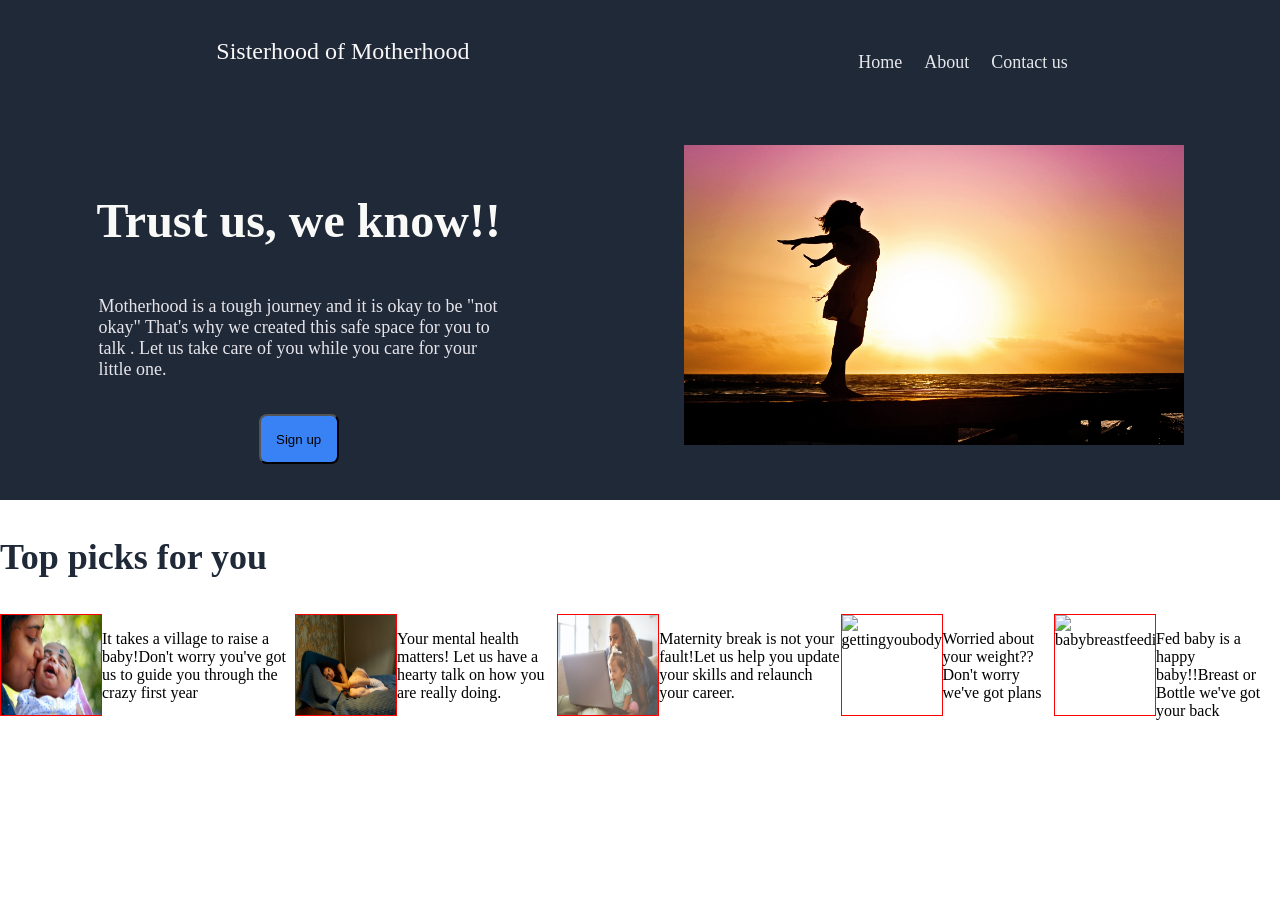
==== Landingpage.html @ 519adb8c "firts commit of html,css and image folder" ====
<!DOCTYPE html>
<html lang="en">
<head>
    <meta charset="UTF-8">
    <meta http-equiv="X-UA-Compatible" content="IE=edge">
    <meta name="viewport" content="width=device-width, initial-scale=1.0">
    <link href="./Landingpage.css" rel="stylesheet"/>
    <title>LandingPage</title>
</head>
<body>
    
    <div class="top-section">
        <div class="header">
            
        
              <p class="header-text">Sisterhood of Motherhood</p>  
           
            <ul  class="header-link" >
                <li>Home</li>
                <li>About</li>
                <li>Contact us</li>
            </ul>


        </div>
        <div class="top-section-content">
        <p class="top-section-heading">Trust us, we know!!</p>
         <p class="top-section-para">Motherhood is a tough journey and it is okay to be "not okay" That's why we created this safe space for you to talk .
             Let us take care of you  while you care for your little one.</p>
         <button class="top-section-button">Sign up</button>
       
         <div>  <img class="top-section-image" src="./Landingpageimages/freewomen.jpg" alt="a-mom-working-with-a-baby-in-her-lap"/> </div>
        </div>


        
        
     </div> 
        </div>
          
     
  <div class="information-section">
    <div>
        <p class="information-heading">Top picks for you</p>
    </div>
    <div class="imageandinfo">
        
        <img class="image-container" src="./Landingpageimages/Baby'sfirstyearcare.jpg " alt="momkissingherbaby"/>
        <p>It takes a village to raise a baby!Don't worry you've got us to guide you through the crazy first year</p>
        <img  class="image-container" src="./Landingpageimages/postpartumdepression.jpg "alt="postpartumdepression"/>
        <p>Your mental health matters! Let us have a hearty talk on how you are really doing.</p>
        <img class="image-container" src= "./Landingpageimages/relaunchingcareer.jpg "alt="relaunchingyourcareer"/>
        <p>Maternity break is not your fault!Let us help you update your skills and relaunch your career.</p>
        <img class="image-container" src="./Landingpageimages/gettingbackyourbody.jpg" alt="gettingyoubodyback"/>
        <p>Worried about your weight??Don't worry we've got plans</p>
        <img class="image-container" src="./Landingpageimages/Breastfeedingsupport.jpg" alt="babybreastfeeding"/>
        <p>Fed baby is a happy baby!!Breast or Bottle we've got your back</p>
    </div>
    </div>
    <!----
    <div class="quote-section">
        <p class="quote-and-author"></p>
    </div>
    <div class="footer">
        <p>some text</p>
        <button>button2</button>
    </div> -->
</body>
</html>
---- Landingpage.css ----
body{

    margin:0;
    padding:0;
    border:0;
    }

body >* ul,li,a{

text-decoration: none;
list-style: none;

}
.top-section
{
    background-color:#1F2937;
   color:white;
   height: 500px;
}
.header
{
    padding:20px;
    display: flex;
    justify-content:space-around ;
}
.header-text
{
  
    padding:8px;
    margin:10px;
    font-size:24px;
    color: #f9f6f8;
   
}
.header-link
{
   
    padding:14px;
    font-size: 18px;
    color: #E5E7EB;
    display: flex;
    gap:22px;
       
}

.top-section-content
{
    height:350px;
   
   margin: 20px;
    display: flex;
    flex-wrap: wrap;
    flex-direction: column;
    align-items: center;   
       
}
.top-section-heading
{

font-size:48px;
font-weight:bolder;
color:#F9FAF8;
}
.top-section-para
{
   
    margin-top:0px ;
    padding: 0px;
    color: #E7E5EB;
    height: 100px;
    font-size: 18px;
    width: 400px;
}
.top-section-button
{

    width:80px;
    height: 50px;
    background-color: #3882F6;
    border-radius: 8px;
}
.top-section-image
{  

    margin-left: 30px;
    width:500px;
    height: 300px;
}



.quote-section
{

    background-color: beige;
}

.footer
{

    background-color: cornsilk;
}


.information-heading
{

    font-size:36px;
    font-weight: bolder;
    color:#1F2937;
}

.imageandinfo{


    display: flex;
    justify-content: space-evenly;
}

.image-container
{

    border:1px solid red;
    width:100px;
    height: 100px;
}
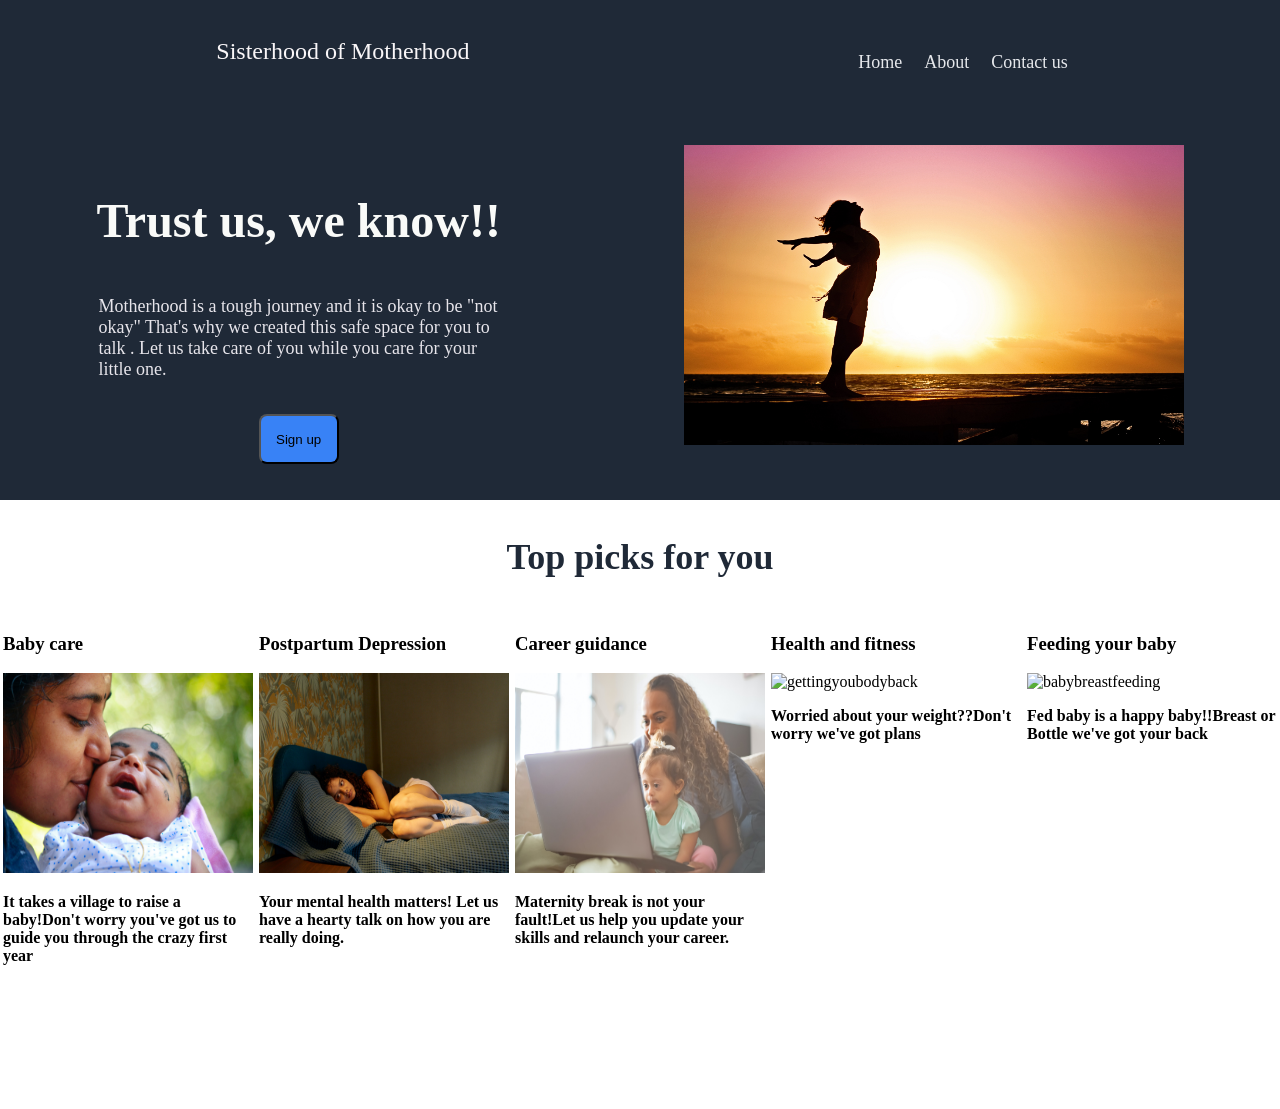
==== commit b01fc8c3: "fixed alignments and colors" ====
--- a/Landingpage.html
+++ b/Landingpage.html
@@ -45,16 +45,32 @@
     </div>
     <div class="imageandinfo">
         
-        <img class="image-container" src="./Landingpageimages/Baby'sfirstyearcare.jpg " alt="momkissingherbaby"/>
-        <p>It takes a village to raise a baby!Don't worry you've got us to guide you through the crazy first year</p>
-        <img  class="image-container" src="./Landingpageimages/postpartumdepression.jpg "alt="postpartumdepression"/>
-        <p>Your mental health matters! Let us have a hearty talk on how you are really doing.</p>
-        <img class="image-container" src= "./Landingpageimages/relaunchingcareer.jpg "alt="relaunchingyourcareer"/>
+        <div  class="image-container" >
+            <h3>Baby care</h3>
+            <img src="./Landingpageimages/Baby'sfirstyearcare.jpg " alt="momkissingherbaby"/>
+            <p>It takes a village to raise a baby!Don't worry you've got us to guide you through the crazy first year</p>
+        </div>
+        <div   class="image-container"> 
+            <h3>Postpartum Depression</h3>
+            <img  src="./Landingpageimages/postpartumdepression.jpg "alt="postpartumdepression"/>
+            <p>Your mental health matters! Let us have a hearty talk on how you are really doing.</p>
+        </div>
+       <div class="image-container">
+        <h3>Career guidance</h3>
+        <img src= "./Landingpageimages/relaunchingcareer.jpg "alt="relaunchingyourcareer"/>
         <p>Maternity break is not your fault!Let us help you update your skills and relaunch your career.</p>
-        <img class="image-container" src="./Landingpageimages/gettingbackyourbody.jpg" alt="gettingyoubodyback"/>
+       </div>
+       <div  class="image-container">
+        <h3>Health and fitness</h3>
+        <img src="./Landingpageimages/gettingbackyourbody.jpg" alt="gettingyoubodyback"/>
         <p>Worried about your weight??Don't worry we've got plans</p>
-        <img class="image-container" src="./Landingpageimages/Breastfeedingsupport.jpg" alt="babybreastfeeding"/>
+       </div>
+     <div  class="image-container" >
+        <h3>Feeding your baby</h3>
+        <img src="./Landingpageimages/Breastfeedingsupport.jpg" alt="babybreastfeeding"/>
         <p>Fed baby is a happy baby!!Breast or Bottle we've got your back</p>
+     </div>
+       
     </div>
     </div>
     <!----
--- a/Landingpage.css
+++ b/Landingpage.css
@@ -109,19 +109,28 @@
     font-size:36px;
     font-weight: bolder;
     color:#1F2937;
+    text-align: center;
 }
 
 .imageandinfo{
 
 
     display: flex;
-    justify-content: space-evenly;
+    justify-content: space-around;
+  
 }
 
-.image-container
+.image-container img
+{
+width:250px;
+height: 200px;
+}
+
+.image-container p
 {
 
-    border:1px solid red;
-    width:100px;
-    height: 100px;
+    width:250px;
+    height: 200px;
+    font-size: 16px;
+    font-weight: bold;;
 }
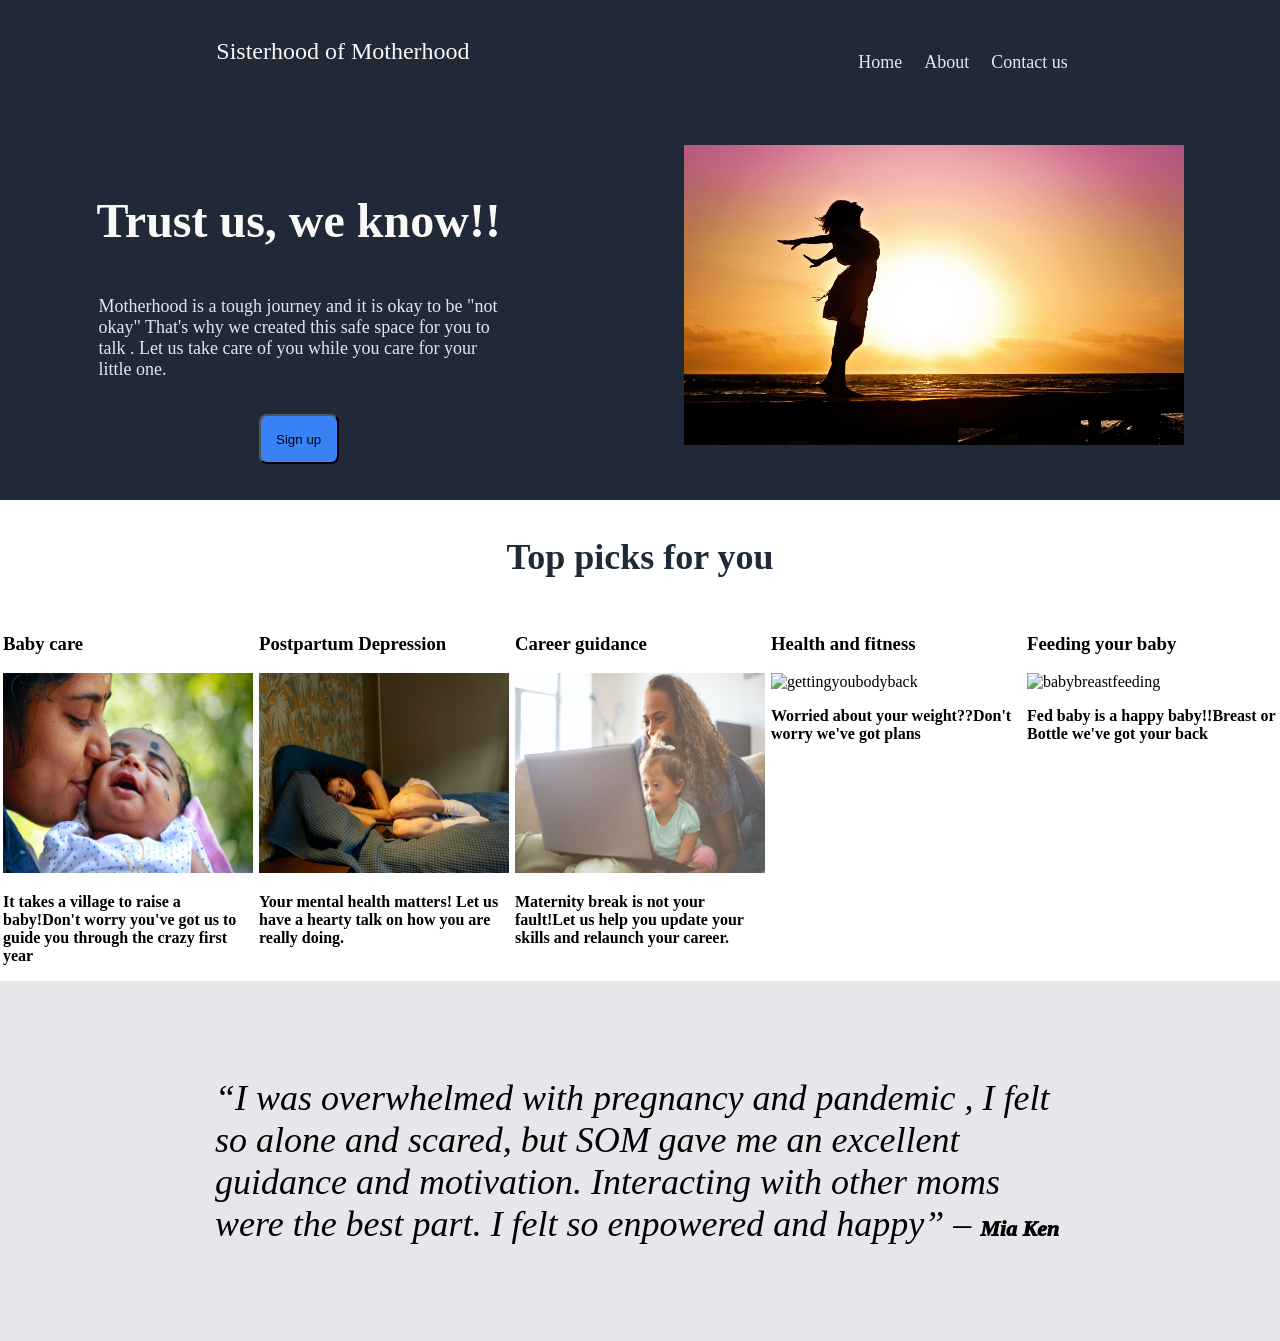
==== commit da6f939b: "added quote section" ====
--- a/Landingpage.html
+++ b/Landingpage.html
@@ -73,11 +73,14 @@
        
     </div>
     </div>
-    <!----
+    
     <div class="quote-section">
-        <p class="quote-and-author"></p>
+        <p>
+            “I was overwhelmed with pregnancy and pandemic , I felt so alone and scared, but SOM gave me an excellent guidance and motivation. Interacting with other moms were the best part.
+             I felt so enpowered and happy” – <span class="quote-section-author">Mia Ken</span>
+        </p>
     </div>
-    <div class="footer">
+  <!----  <div class="footer">
         <p>some text</p>
         <button>button2</button>
     </div> -->
--- a/Landingpage.css
+++ b/Landingpage.css
@@ -130,7 +130,33 @@
 {
 
     width:250px;
-    height: 200px;
+   
     font-size: 16px;
     font-weight: bold;;
+}
+.quote-section
+{
+    background-color: #E5E7EB;
+    padding:60px;
+    margin: 0px;
+  
+    display: flex;
+    justify-content: center;
+    
+   
+    
+}
+
+.quote-section p
+{  width: 850px;
+  
+    font-size:36px;
+    font-style:italic
+}
+
+.quote-section-author
+{
+
+    font-size: 22px;
+    font-weight: 1000;
 }
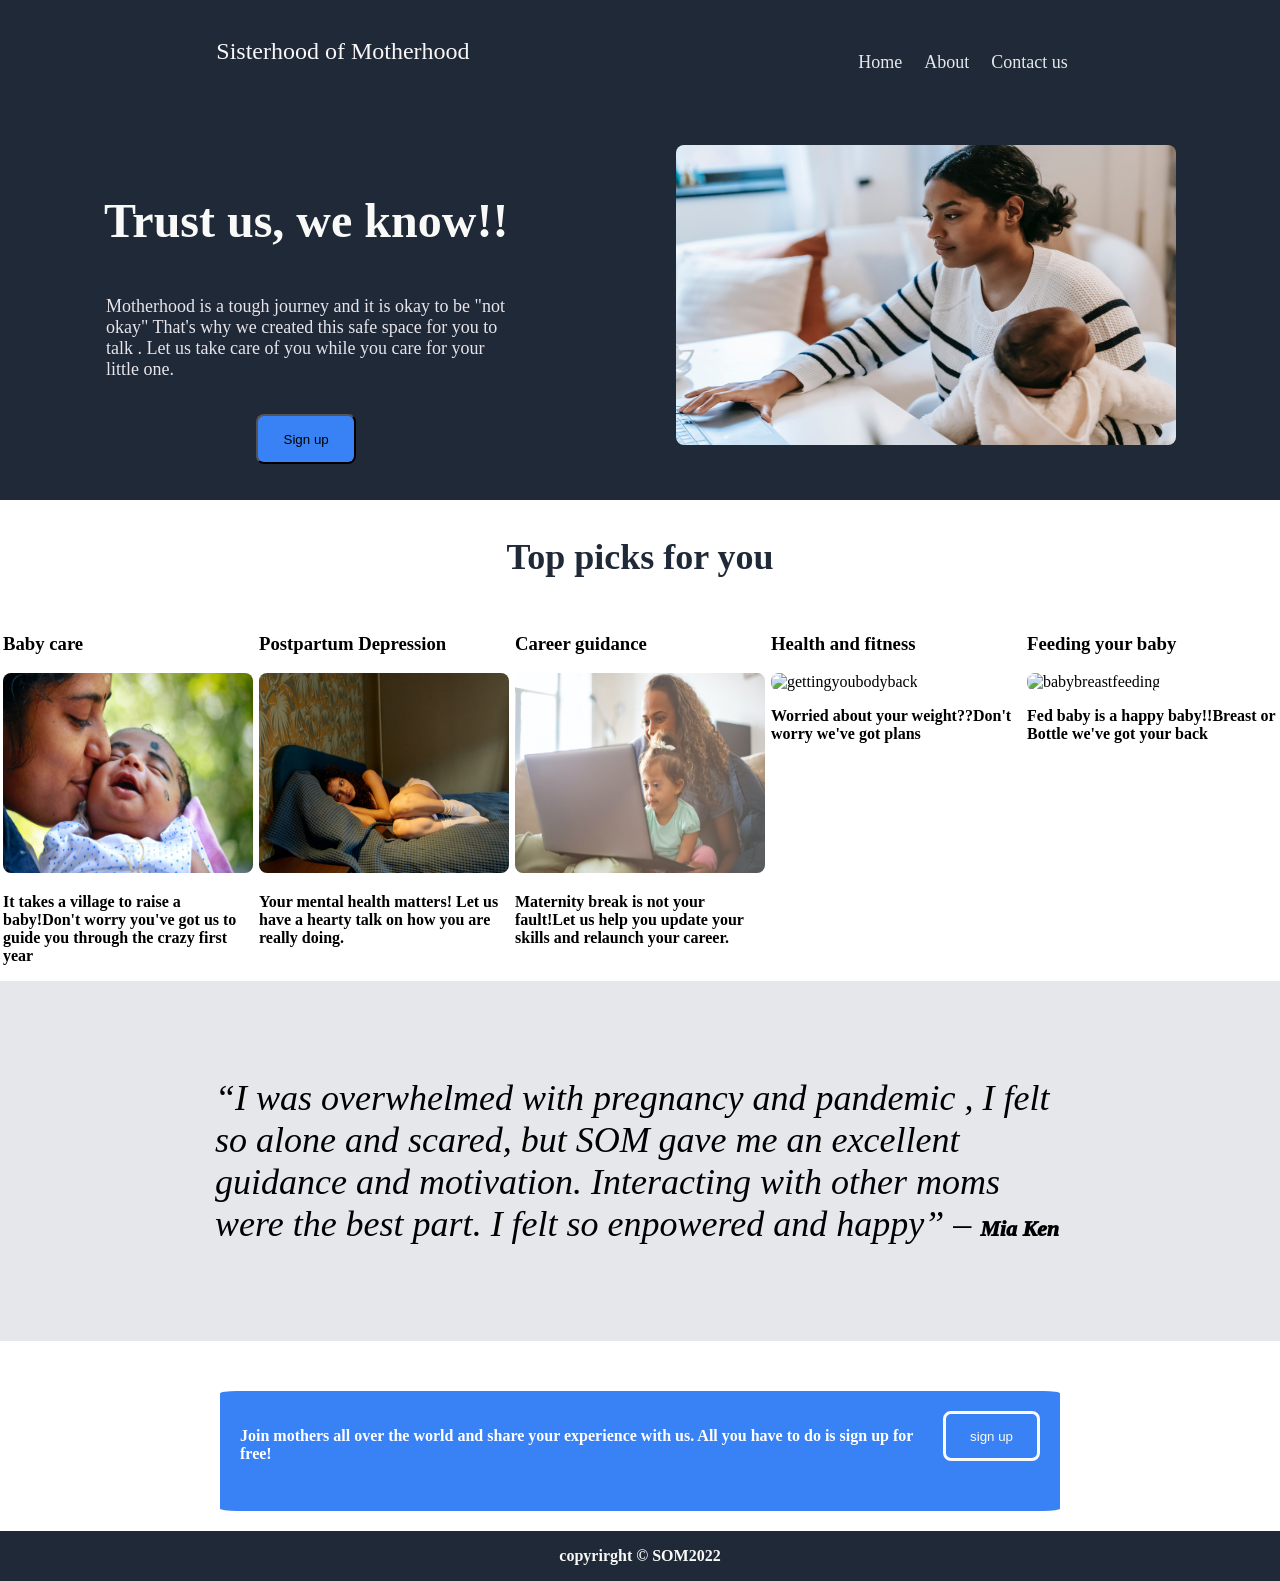
==== commit a2ed1a1e: "Added new sections and style to the landing page" ====
--- a/Landingpage.html
+++ b/Landingpage.html
@@ -29,7 +29,7 @@
              Let us take care of you  while you care for your little one.</p>
          <button class="top-section-button">Sign up</button>
        
-         <div>  <img class="top-section-image" src="./Landingpageimages/freewomen.jpg" alt="a-mom-working-with-a-baby-in-her-lap"/> </div>
+         <div>  <img class="top-section-image" src="./Landingpageimages/topsectionimage.jpg" alt="a-mom-working-with-a-baby-in-her-lap"/> </div>
         </div>
 
 
@@ -80,9 +80,16 @@
              I felt so enpowered and happy” – <span class="quote-section-author">Mia Ken</span>
         </p>
     </div>
-  <!----  <div class="footer">
-        <p>some text</p>
-        <button>button2</button>
-    </div> -->
+    <div class="call-to-action-section">
+    <div class="call-to-action">
+    <p>Join mothers all over the world and share your experience with us. All you have to do is sign up for free!</p>
+    <button>sign up</button>
+
+    </div>
+</div>
+  <div class="footer">
+        <p>copyrirght &copy SOM2022</p>
+    
+    </div> 
 </body>
 </html>
--- a/Landingpage.css
+++ b/Landingpage.css
@@ -75,7 +75,7 @@
 .top-section-button
 {
 
-    width:80px;
+    width:100px;
     height: 50px;
     background-color: #3882F6;
     border-radius: 8px;
@@ -83,9 +83,10 @@
 .top-section-image
 {  
 
-    margin-left: 30px;
+  
     width:500px;
     height: 300px;
+    border-radius: 8px;;
 }
 
 
@@ -124,6 +125,7 @@
 {
 width:250px;
 height: 200px;
+border-radius: 8px;
 }
 
 .image-container p
@@ -159,4 +161,59 @@
 
     font-size: 22px;
     font-weight: 1000;
+}
+
+.call-to-action-section
+{
+
+    display:flex;
+    justify-content: center;
+    margin-top: 50px;
+}
+.call-to-action
+{
+    background-color: #3882F6;
+    border-radius: 2%;
+    padding:20px;
+    height:80px;
+    width:800px;
+    display: flex;
+    gap:20px;
+    
+}
+
+.call-to-action p{
+
+    color:white;
+    font-size:16px;
+    font-weight: bolder;
+}
+
+.call-to-action button{
+    width:100px;
+    height: 50px;
+    background-color: #3882F6;
+    color: #F9FAF8;
+    border:3px solid #F9FAF8;
+    border-radius:8px;
+    
+}
+
+.footer{
+
+    background-color:#1F2937;
+    margin-top:20px;
+    height:50px;
+    display: flex;
+    justify-content: center;
+    align-items: center;
+   
+}
+
+.footer p{
+
+    color: #F9FAF8;
+    font-size: 16px;
+    font-weight: bold;
+
 }
